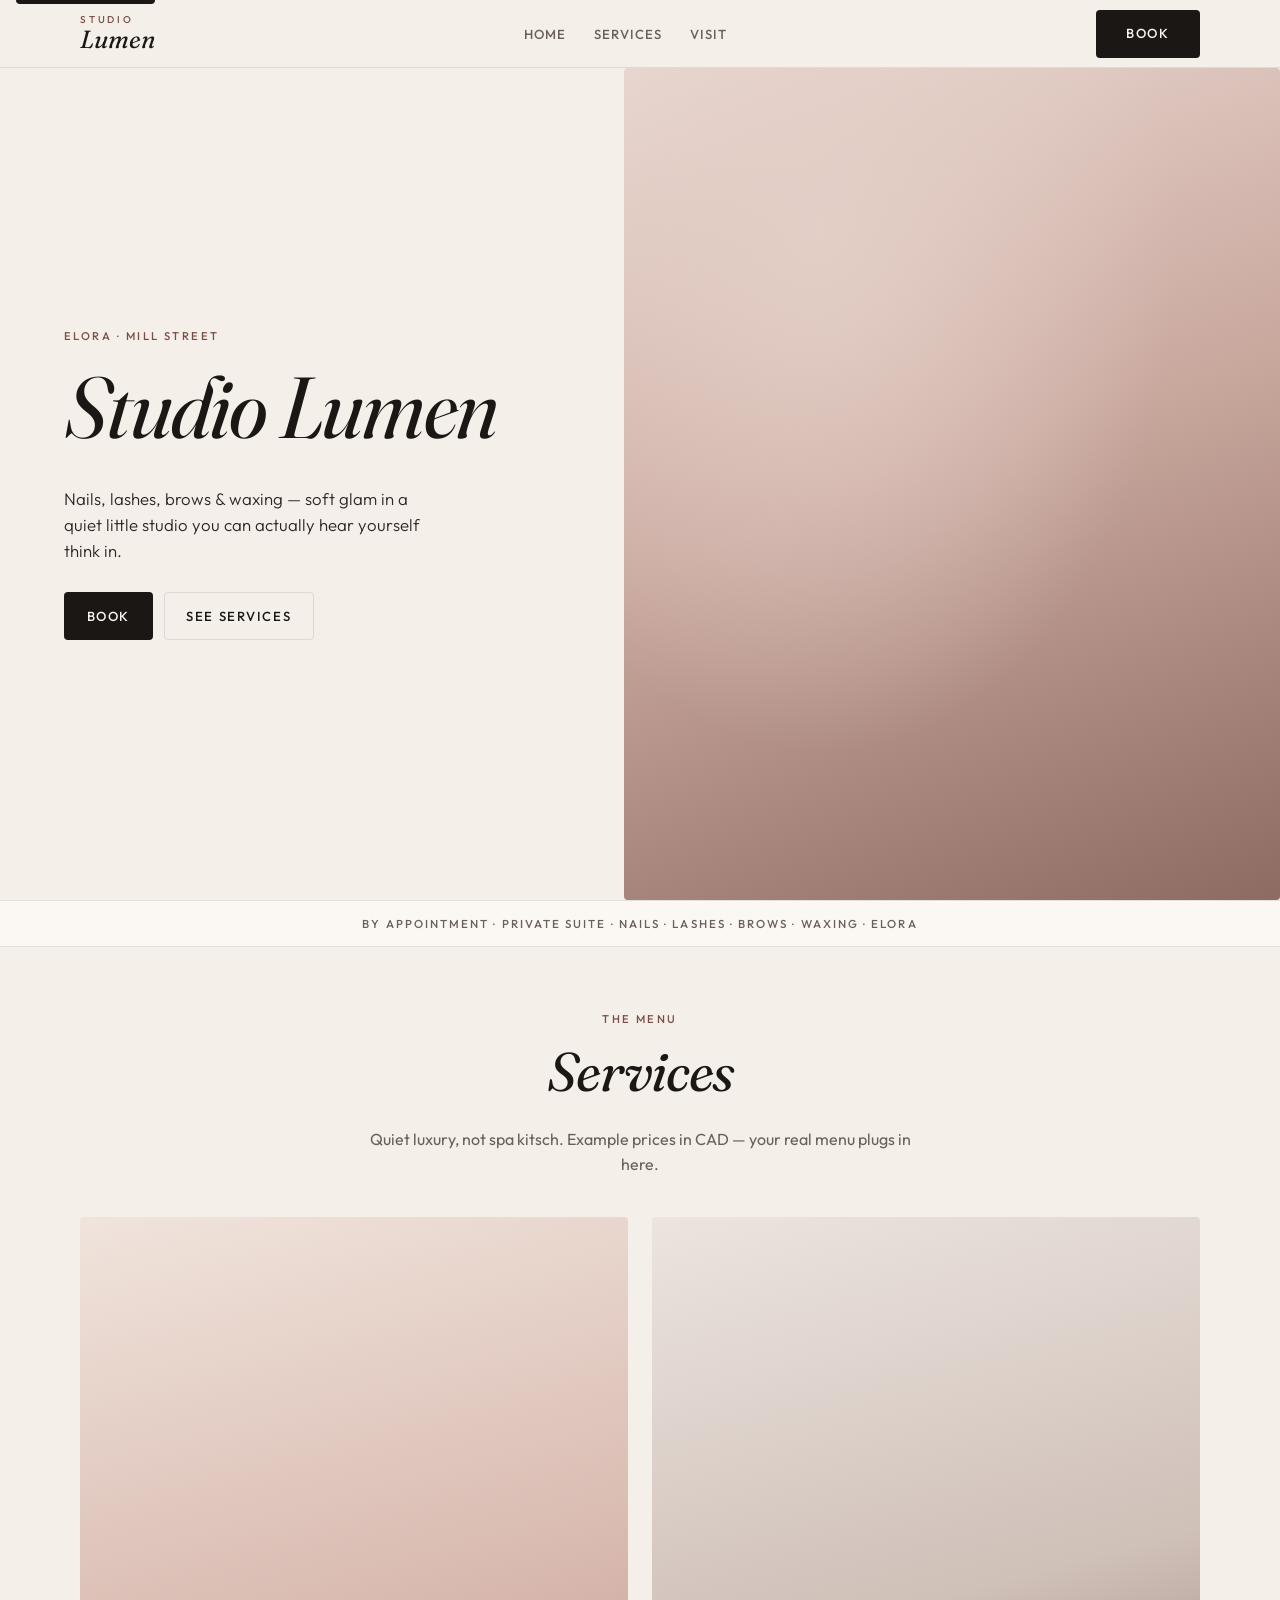
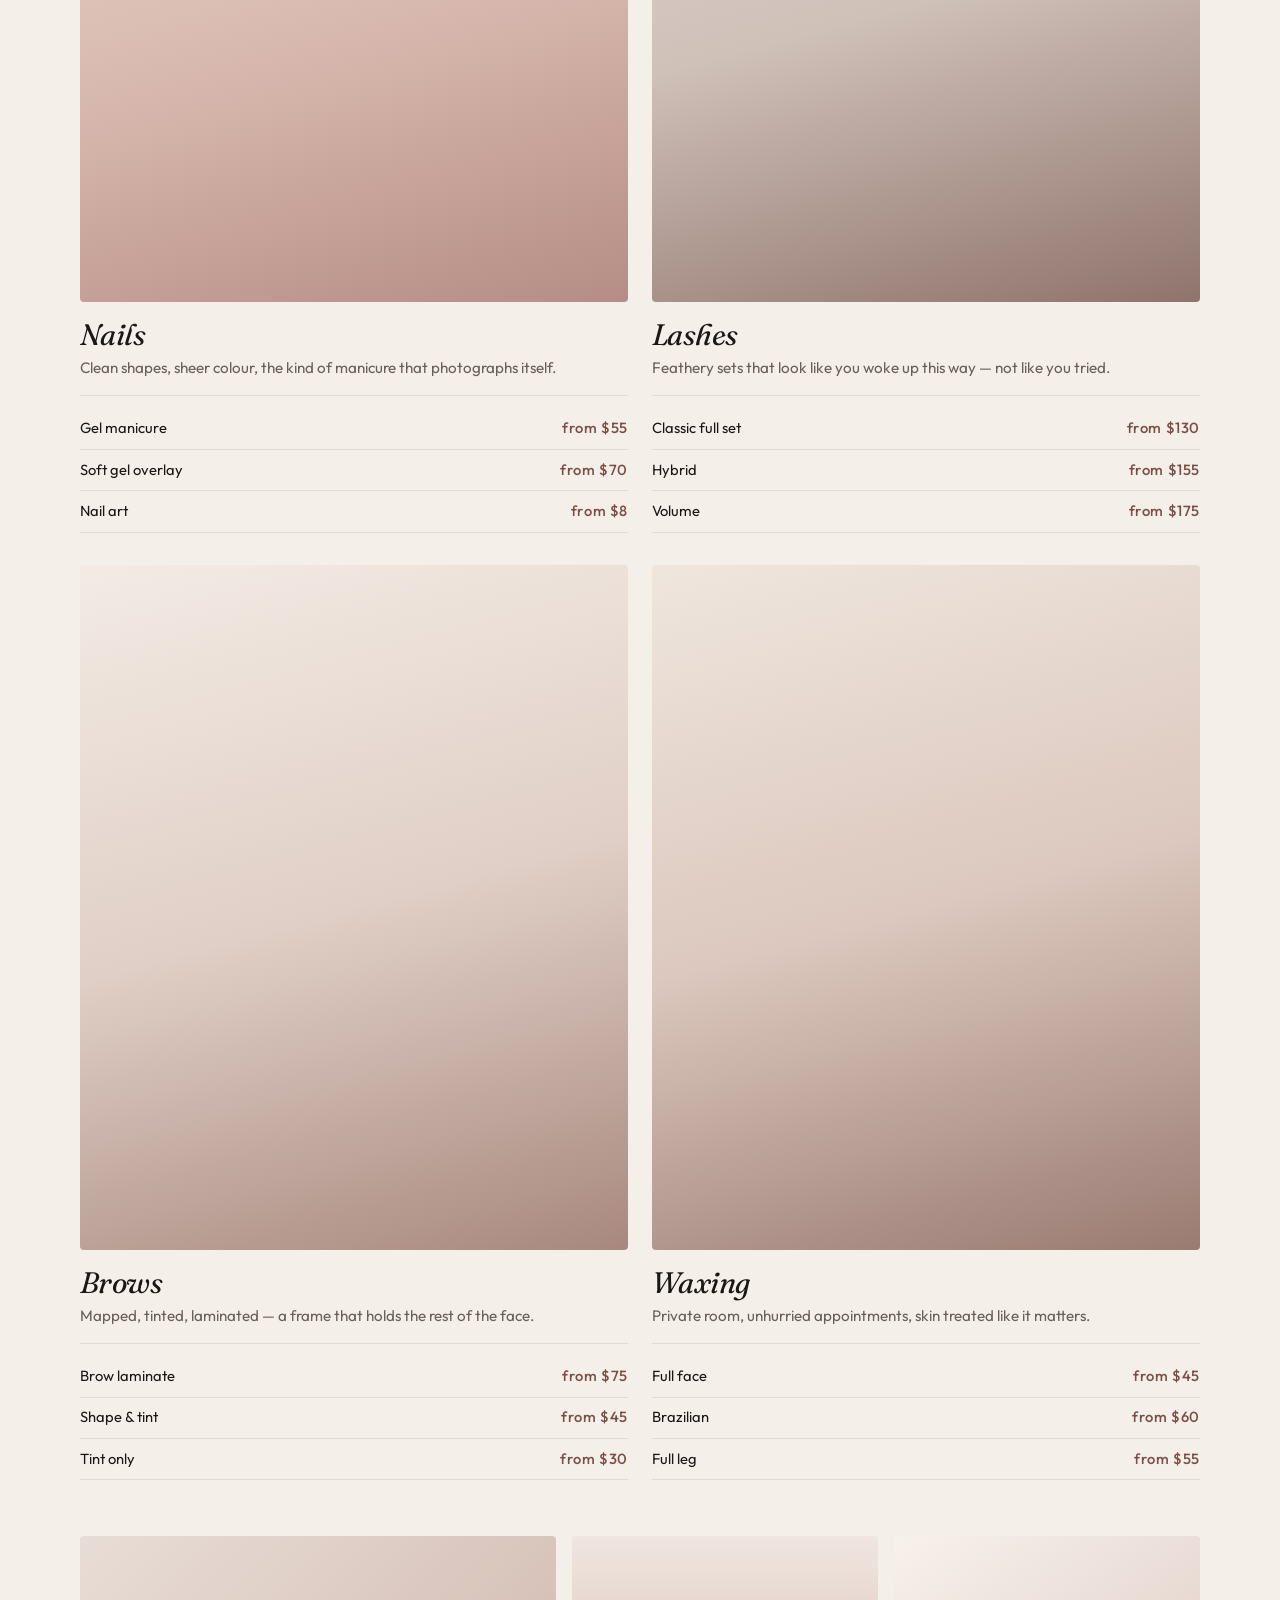
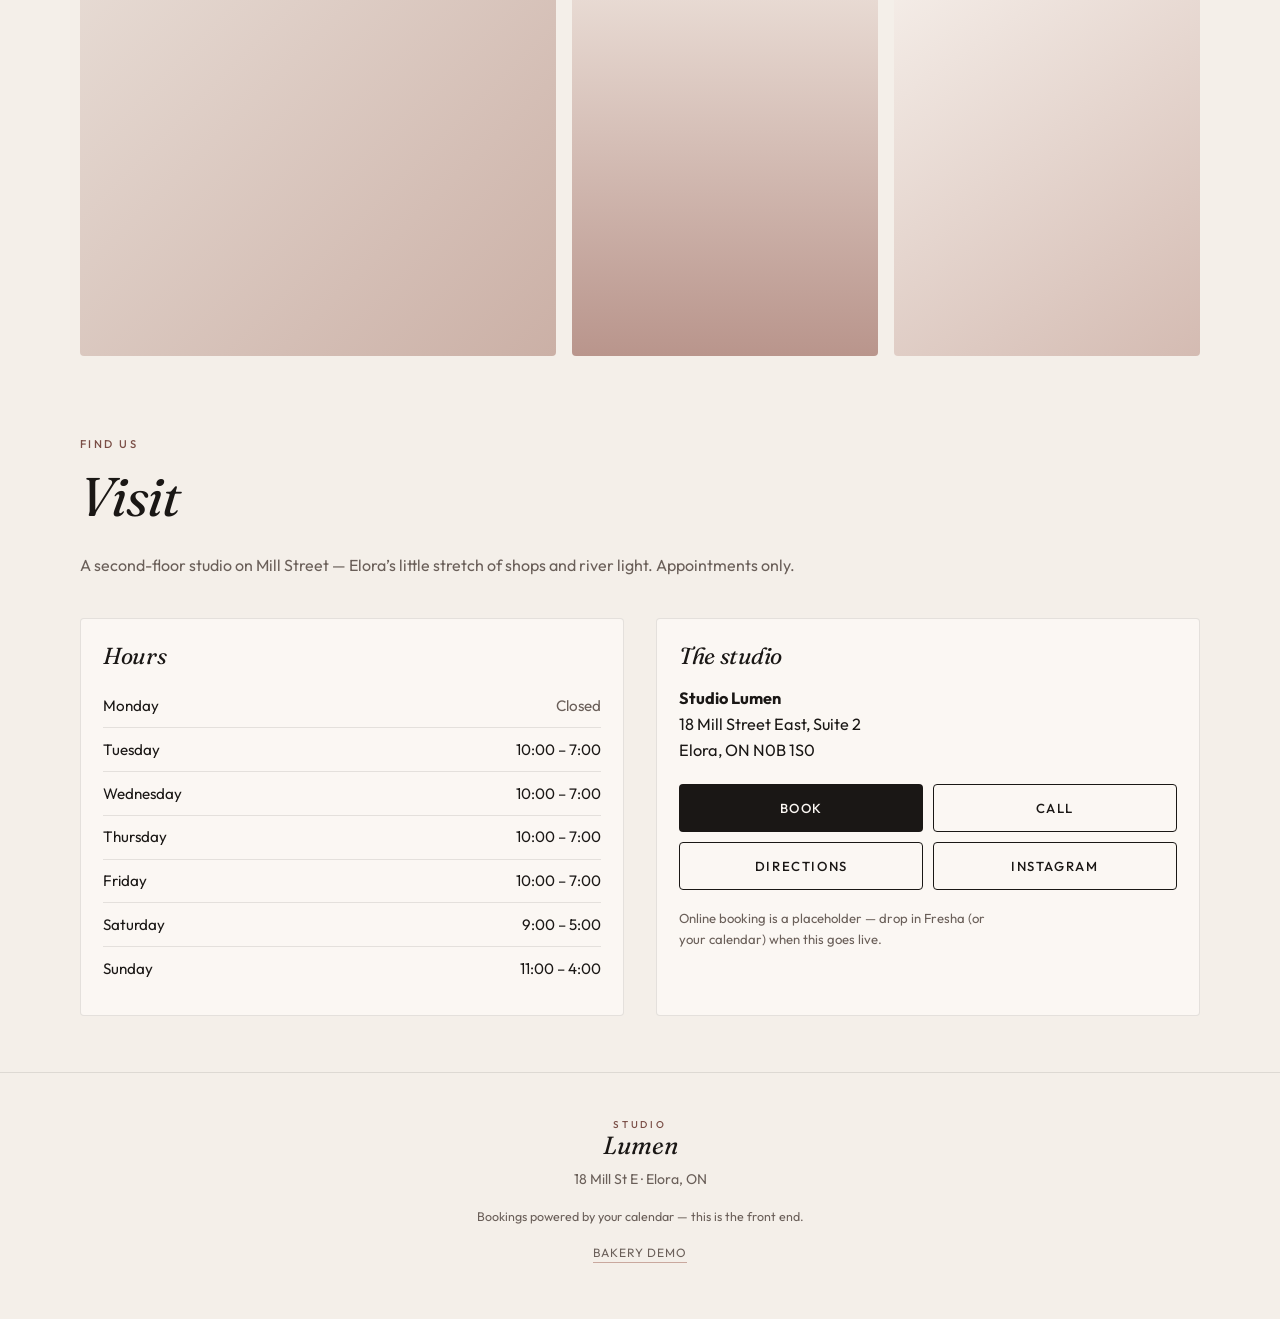
==== salon/index.html @ 6a90e0d1 "Add Studio Lumen salon brochure demo at /salon/ Keep the Hearth & Crumb bakery demo as the site home" ====
<!DOCTYPE html>
<html lang="en">
<head>
  <meta charset="utf-8">
  <meta name="viewport" content="width=device-width, initial-scale=1">
  <title>Studio Lumen — Nails, Lashes, Brows &amp; Waxing · Elora</title>
  <meta name="description" content="Studio Lumen is a private beauty studio on Mill Street in Elora. Nails, lashes, brows and waxing — book the appointment you actually look forward to.">
  <link rel="preconnect" href="https://fonts.googleapis.com">
  <link rel="preconnect" href="https://fonts.gstatic.com" crossorigin>
  <link href="https://fonts.googleapis.com/css2?family=Fraunces:ital,opsz,wght@0,9..144,500;0,9..144,600;1,9..144,400;1,9..144,500&family=Outfit:wght@300;400;500;600&display=swap" rel="stylesheet">
  <link rel="stylesheet" href="styles.css">
</head>
<body>
  <a class="skip" href="#main">Skip to content</a>

  <header class="nav">
    <div class="nav-inner">
      <a class="wordmark" href="#top">
        <span class="wordmark-kicker">Studio</span>
        Lumen
      </a>
      <nav aria-label="Primary">
        <ul class="nav-links">
          <li><a href="#top">Home</a></li>
          <li><a href="#services">Services</a></li>
          <li><a href="#visit">Visit</a></li>
        </ul>
      </nav>
      <a class="btn btn-solid nav-cta" href="#book">Book</a>
      <button class="nav-toggle" type="button" aria-expanded="false" aria-controls="nav-drawer" aria-label="Open menu">
        <span></span>
      </button>
    </div>
    <div class="nav-drawer" id="nav-drawer" hidden>
      <ul>
        <li><a href="#top">Home</a></li>
        <li><a href="#services">Services</a></li>
        <li><a href="#visit">Visit</a></li>
      </ul>
      <a class="btn btn-solid" href="#book">Book an appointment</a>
    </div>
  </header>

  <main id="main">
    <section class="hero" id="top" aria-label="Welcome">
      <div class="hero-copy">
        <p class="kicker">Elora · Mill Street</p>
        <h1>Studio Lumen</h1>
        <p class="lede">Nails, lashes, brows &amp; waxing — soft glam in a quiet little studio you can actually hear yourself think in.</p>
        <div class="btn-row">
          <a class="btn btn-solid" href="#book">Book</a>
          <a class="btn btn-ghost" href="#services">See services</a>
        </div>
      </div>
      <figure class="hero-frame frame frame--hero">
        <img
          src="https://images.unsplash.com/photo-1487412947147-5cebf100ffc2?w=1400&q=80"
          alt="Soft, editorial beauty portrait in warm studio light"
          width="1400"
          height="1750"
          fetchpriority="high">
      </figure>
    </section>

    <div class="ticker" aria-hidden="true">
      <p>By appointment · Private suite · Nails · Lashes · Brows · Waxing · Elora</p>
    </div>

    <section class="section" id="services" aria-labelledby="services-heading">
      <div class="wrap">
        <header class="section-head">
          <p class="kicker">The menu</p>
          <h2 id="services-heading">Services</h2>
          <p class="muted">Quiet luxury, not spa kitsch. Example prices in CAD — your real menu plugs in here.</p>
        </header>

        <div class="service-grid">
          <article class="service">
            <figure class="frame frame--nails">
              <img src="https://images.unsplash.com/photo-1604654894610-df63bc536371?w=900&q=80" alt="Soft nude gel manicure" width="900" height="1125" loading="lazy">
            </figure>
            <div class="service-body">
              <h3>Nails</h3>
              <p>Clean shapes, sheer colour, the kind of manicure that photographs itself.</p>
              <ul class="price-list">
                <li><span>Gel manicure</span><span>from $55</span></li>
                <li><span>Soft gel overlay</span><span>from $70</span></li>
                <li><span>Nail art</span><span>from $8</span></li>
              </ul>
            </div>
          </article>

          <article class="service">
            <figure class="frame frame--lashes">
              <img src="https://images.unsplash.com/photo-1581591524425-c7e0978865fc?w=900&q=80" alt="Classic lash extensions in a calm studio" width="900" height="1125" loading="lazy">
            </figure>
            <div class="service-body">
              <h3>Lashes</h3>
              <p>Feathery sets that look like you woke up this way — not like you tried.</p>
              <ul class="price-list">
                <li><span>Classic full set</span><span>from $130</span></li>
                <li><span>Hybrid</span><span>from $155</span></li>
                <li><span>Volume</span><span>from $175</span></li>
              </ul>
            </div>
          </article>

          <article class="service">
            <figure class="frame frame--brows">
              <img src="https://images.unsplash.com/photo-1522335789203-aabd1fc54bc9?w=900&q=80" alt="Brow and beauty tools on a marble tray" width="900" height="1125" loading="lazy">
            </figure>
            <div class="service-body">
              <h3>Brows</h3>
              <p>Mapped, tinted, laminated — a frame that holds the rest of the face.</p>
              <ul class="price-list">
                <li><span>Brow laminate</span><span>from $75</span></li>
                <li><span>Shape &amp; tint</span><span>from $45</span></li>
                <li><span>Tint only</span><span>from $30</span></li>
              </ul>
            </div>
          </article>

          <article class="service">
            <figure class="frame frame--wax">
              <img src="https://images.unsplash.com/photo-1570172619644-dfd03ed5d881?w=900&q=80" alt="Calm skincare moment in natural light" width="900" height="1125" loading="lazy">
            </figure>
            <div class="service-body">
              <h3>Waxing</h3>
              <p>Private room, unhurried appointments, skin treated like it matters.</p>
              <ul class="price-list">
                <li><span>Full face</span><span>from $45</span></li>
                <li><span>Brazilian</span><span>from $60</span></li>
                <li><span>Full leg</span><span>from $55</span></li>
              </ul>
            </div>
          </article>
        </div>
      </div>
    </section>

    <section class="mosaic wrap" aria-label="Studio atmosphere">
      <figure class="frame frame--wide">
        <img src="https://images.unsplash.com/photo-1560066984-138dadb4c035?w=1200&q=80" alt="Sunlit salon interior with styling chairs" width="1200" height="800" loading="lazy">
      </figure>
      <figure class="frame frame--tall">
        <img src="https://images.unsplash.com/photo-1522337360788-8b13dee7a37e?w=800&q=80" alt="Makeup brushes and warm studio details" width="800" height="1000" loading="lazy">
      </figure>
      <figure class="frame frame--soft">
        <img src="https://images.unsplash.com/photo-1519823551278-64ac92734fb1?w=800&q=80" alt="Spa-like still life with soft towels and light" width="800" height="800" loading="lazy">
      </figure>
    </section>

    <section class="section section--visit" id="visit" aria-labelledby="visit-heading">
      <div class="wrap visit-grid">
        <header class="section-head section-head--left">
          <p class="kicker">Find us</p>
          <h2 id="visit-heading">Visit</h2>
          <p class="muted">A second-floor studio on Mill Street — Elora’s little stretch of shops and river light. Appointments only.</p>
        </header>

        <section class="panel" aria-labelledby="hours-heading">
          <h3 id="hours-heading">Hours</h3>
          <ul class="hours">
            <li><span>Monday</span><span class="closed">Closed</span></li>
            <li><span>Tuesday</span><span>10:00 – 7:00</span></li>
            <li><span>Wednesday</span><span>10:00 – 7:00</span></li>
            <li><span>Thursday</span><span>10:00 – 7:00</span></li>
            <li><span>Friday</span><span>10:00 – 7:00</span></li>
            <li><span>Saturday</span><span>9:00 – 5:00</span></li>
            <li><span>Sunday</span><span>11:00 – 4:00</span></li>
          </ul>
        </section>

        <section class="panel" id="book" aria-labelledby="contact-heading">
          <h3 id="contact-heading">The studio</h3>
          <p class="address">
            <strong>Studio Lumen</strong><br>
            18 Mill Street East, Suite 2<br>
            Elora, ON N0B 1S0
          </p>
          <div class="cta-stack">
            <a class="btn btn-solid" href="https://www.fresha.com/" target="_blank" rel="noopener noreferrer">Book</a>
            <a class="btn btn-outline" href="tel:+15195550188">Call</a>
            <a class="btn btn-outline" href="https://maps.google.com/?q=18+Mill+Street+East+Elora+ON" target="_blank" rel="noopener">Directions</a>
            <a class="btn btn-outline" href="https://www.instagram.com/" target="_blank" rel="noopener">Instagram</a>
          </div>
          <p class="book-note">Online booking is a placeholder — drop in Fresha (or your calendar) when this goes live.</p>
        </section>
      </div>
    </section>
  </main>

  <footer class="footer">
    <div class="wrap">
      <a class="wordmark" href="#top">
        <span class="wordmark-kicker">Studio</span>
        Lumen
      </a>
      <p>18 Mill St E · Elora, ON</p>
      <p class="footer-note">Bookings powered by your calendar — this is the front end.</p>
      <p class="demo-switch"><a href="../index.html">Bakery demo</a></p>
    </div>
  </footer>

  <div class="mobile-bar" role="navigation" aria-label="Quick actions">
    <a class="btn btn-solid" href="#book">Book</a>
    <a class="btn btn-outline" href="tel:+15195550188">Call</a>
  </div>

  <script src="script.js"></script>
</body>
</html>
---- salon/styles.css ----
/* Studio Lumen — soft-luxury salon demo (distinct from Hearth & Crumb) */
:root {
  --ink: #1A1715;
  --charcoal: #2B2623;
  --cream: #F4EFE9;
  --paper: #FBF7F3;
  --blush: #E4D0C8;
  --blush-mid: #C9A89E;
  --blush-deep: #7A4E46;
  --muted: #6A5F59;
  --line: rgba(26, 23, 21, 0.1);
  --white: #fff;
  --nav-h: 68px;
  --max: 1120px;
  --font-display: "Fraunces", "Times New Roman", serif;
  --font-body: "Outfit", system-ui, sans-serif;
  --radius: 4px;
  --ease: 0.18s ease;
}

*, *::before, *::after { box-sizing: border-box; }
html { scroll-behavior: smooth; }
body {
  margin: 0;
  font-family: var(--font-body);
  color: var(--ink);
  background: var(--cream);
  line-height: 1.55;
  font-size: 16px;
  font-weight: 400;
  -webkit-font-smoothing: antialiased;
  padding-bottom: 5.75rem;
}
@media (min-width: 768px) {
  body { padding-bottom: 0; }
}

img { max-width: 100%; height: auto; display: block; }
a { color: inherit; text-decoration: none; }
h1, h2, h3 {
  font-family: var(--font-display);
  font-weight: 500;
  line-height: 1.12;
  letter-spacing: -0.02em;
  margin: 0 0 0.45em;
}
p { margin: 0 0 1em; }
.muted { color: var(--muted); }
.wrap { width: min(100% - 2rem, var(--max)); margin-inline: auto; }

.skip {
  position: absolute; left: 1rem; top: -40px; z-index: 200;
  background: var(--ink); color: var(--paper);
  padding: 0.6rem 1rem; border-radius: var(--radius);
}
.skip:focus { top: 0.75rem; }

:focus-visible {
  outline: 2px solid var(--ink);
  outline-offset: 3px;
}

/* Nav */
.nav {
  position: sticky; top: 0; z-index: 100;
  height: var(--nav-h);
  display: flex; align-items: center;
  background: rgba(244, 239, 233, 0.88);
  backdrop-filter: blur(16px); -webkit-backdrop-filter: blur(16px);
  border-bottom: 1px solid var(--line);
}
.nav-inner {
  width: min(100% - 1.5rem, var(--max)); margin-inline: auto;
  display: flex; align-items: center; justify-content: space-between; gap: 1rem;
}
.wordmark {
  font-family: var(--font-display);
  font-style: italic;
  font-weight: 400;
  font-size: 1.55rem;
  line-height: 1;
  display: flex; flex-direction: column; gap: 0.15rem;
}
.wordmark-kicker {
  font-family: var(--font-body);
  font-style: normal;
  font-size: 0.62rem;
  font-weight: 500;
  letter-spacing: 0.28em;
  text-transform: uppercase;
  color: var(--blush-deep);
}
.nav-links {
  display: none; list-style: none; margin: 0; padding: 0;
  gap: 1.75rem; align-items: center;
}
.nav-links a {
  font-size: 0.82rem; font-weight: 500;
  letter-spacing: 0.08em; text-transform: uppercase;
  color: var(--muted);
}
.nav-links a:hover { color: var(--ink); }
.nav-cta { display: none; min-width: 6.5rem; }
.nav-toggle {
  width: 44px; height: 44px; border: 1px solid var(--line);
  background: var(--paper); border-radius: var(--radius);
  display: grid; place-items: center; cursor: pointer; padding: 0;
}
.nav-toggle span,
.nav-toggle span::before,
.nav-toggle span::after {
  display: block; width: 16px; height: 1.5px; background: var(--ink); position: relative;
}
.nav-toggle span::before,
.nav-toggle span::after { content: ""; position: absolute; left: 0; }
.nav-toggle span::before { top: -6px; }
.nav-toggle span::after { top: 6px; }
.nav-drawer {
  display: none; position: absolute; top: var(--nav-h); left: 0; right: 0;
  background: rgba(251, 247, 243, 0.98);
  border-bottom: 1px solid var(--line);
  padding: 1.25rem 1.5rem 1.75rem;
}
.nav-drawer.is-open { display: block; }
.nav-drawer ul { list-style: none; margin: 0 0 1.25rem; padding: 0; }
.nav-drawer li { margin-bottom: 0.85rem; }
.nav-drawer a { font-size: 1.05rem; font-weight: 500; }
.nav-drawer .btn { width: 100%; }
@media (min-width: 768px) {
  .nav-links, .nav-cta { display: flex; }
  .nav-toggle, .nav-drawer { display: none !important; }
}

/* Buttons — squared, charcoal. Not bakery pills. */
.btn {
  display: inline-flex; align-items: center; justify-content: center;
  min-height: 48px; padding: 0.8rem 1.35rem;
  font-family: var(--font-body); font-size: 0.82rem; font-weight: 500;
  letter-spacing: 0.12em; text-transform: uppercase;
  border: 1px solid transparent; border-radius: var(--radius);
  cursor: pointer; text-align: center;
  transition: background var(--ease), color var(--ease), border-color var(--ease);
}
.btn:active { transform: translateY(1px); }
.btn-solid { background: var(--ink); color: var(--paper); }
.btn-solid:hover { background: var(--charcoal); }
.btn-outline {
  background: transparent; color: var(--ink); border-color: var(--ink);
}
.btn-outline:hover { background: var(--ink); color: var(--paper); }
.btn-ghost {
  background: transparent; color: var(--ink); border-color: var(--line);
}
.btn-ghost:hover { border-color: var(--ink); }
.btn-row { display: flex; flex-wrap: wrap; gap: 0.7rem; }

/* Photography frames — gradient lives under the image so a failed load still looks designed */
.frame {
  margin: 0;
  position: relative;
  overflow: hidden;
  border-radius: var(--radius);
}
.frame img {
  width: 100%; height: 100%;
  object-fit: cover; position: relative; z-index: 1;
}
.frame--hero {
  position: relative;
  min-height: 62vh;
  background:
    radial-gradient(ellipse at 30% 20%, rgba(228, 208, 200, 0.9), transparent 55%),
    linear-gradient(160deg, #ead9d2 0%, #c9a89e 48%, #8d6a62 100%);
}
.frame--hero img {
  position: absolute;
  inset: 0;
  width: 100%;
  height: 100%;
  object-fit: cover;
}
.frame--nails {
  background: linear-gradient(165deg, #f0e4dc, #d7b7ad 60%, #b58d84);
}
.frame--lashes {
  background: linear-gradient(165deg, #ece4df, #cfc0b8 55%, #8f746c);
}
.frame--brows {
  background: linear-gradient(165deg, #f3ebe4, #e0cfc6, #a8887e);
}
.frame--wax {
  background: linear-gradient(165deg, #efe6de, #dcc8be, #9a7b72);
}
.frame--wide { background: linear-gradient(135deg, #e8ddd6, #cbb0a6); }
.frame--tall { background: linear-gradient(180deg, #f0e6df, #b9958c); }
.frame--soft { background: linear-gradient(145deg, #f7f1ec, #d4bbb2); }
.frame.is-fallback img { display: none; }

/* Hero */
.hero {
  display: grid;
  min-height: calc(100svh - var(--nav-h));
}
.hero-copy {
  padding: 2.25rem 1.25rem 2.5rem;
  display: flex; flex-direction: column; justify-content: center;
  max-width: 36rem;
}
.hero-copy h1 {
  font-size: clamp(3rem, 14vw, 5.4rem);
  font-style: italic;
  font-weight: 400;
  margin-bottom: 0.35em;
}
.lede {
  font-size: 1.05rem;
  font-weight: 300;
  color: var(--charcoal);
  max-width: 34ch;
  margin-bottom: 1.75rem;
}
.kicker {
  font-size: 0.7rem;
  letter-spacing: 0.22em;
  text-transform: uppercase;
  font-weight: 500;
  color: var(--blush-deep);
  margin-bottom: 0.85rem;
}
@media (min-width: 768px) {
  .hero {
    grid-template-columns: minmax(0, 1fr) minmax(0, 1.05fr);
    min-height: calc(100vh - var(--nav-h));
  }
  .hero-copy {
    padding: 4rem clamp(1.5rem, 5vw, 4.5rem);
    max-width: none;
  }
  .hero-frame { min-height: 100%; height: 100%; }
}

.ticker {
  border-block: 1px solid var(--line);
  padding: 0.85rem 1rem;
  text-align: center;
  background: var(--paper);
}
.ticker p {
  margin: 0;
  font-size: 0.72rem;
  letter-spacing: 0.18em;
  text-transform: uppercase;
  color: var(--muted);
  font-weight: 500;
}

/* Sections */
.section { padding: 4rem 0 3.5rem; }
.section-head { text-align: center; max-width: 34rem; margin: 0 auto 2.5rem; }
.section-head h2 { font-size: clamp(2.2rem, 6vw, 3.4rem); font-style: italic; font-weight: 400; }
.section-head--left { text-align: left; margin: 0; max-width: none; grid-column: 1 / -1; }

.service-grid {
  display: grid; gap: 1.75rem;
}
@media (min-width: 700px) {
  .service-grid { grid-template-columns: 1fr 1fr; gap: 2rem 1.5rem; }
}
.service { display: flex; flex-direction: column; gap: 1rem; }
.service .frame { aspect-ratio: 4 / 5; }
.service-body h3 {
  font-size: 1.85rem; font-style: italic; font-weight: 400; margin-bottom: 0.3rem;
}
.service-body > p {
  color: var(--muted); font-size: 0.95rem; margin-bottom: 1rem;
}
.price-list {
  list-style: none; margin: 0; padding: 0.75rem 0 0;
  border-top: 1px solid var(--line);
}
.price-list li {
  display: flex; justify-content: space-between; gap: 1rem;
  padding: 0.55rem 0;
  font-size: 0.92rem;
  border-bottom: 1px solid var(--line);
}
.price-list li span:last-child {
  color: var(--blush-deep);
  font-weight: 500;
  letter-spacing: 0.04em;
  white-space: nowrap;
}

/* Mosaic */
.mosaic {
  display: grid; gap: 0.75rem;
  padding-bottom: 1rem;
}
.mosaic .frame { min-height: 220px; }
.mosaic .frame img { position: absolute; inset: 0; height: 100%; }
.frame--wide { aspect-ratio: 4 / 3; }
.frame--tall { aspect-ratio: 3 / 4; }
.frame--soft { aspect-ratio: 1; }
@media (min-width: 768px) {
  .mosaic {
    grid-template-columns: 1.4fr 0.9fr 0.9fr;
    grid-template-rows: 420px;
    gap: 1rem;
    padding-bottom: 2rem;
  }
  .mosaic .frame { min-height: 0; height: 100%; aspect-ratio: auto; }
}

/* Visit */
.section--visit { padding-top: 3rem; }
.visit-grid { display: grid; gap: 1.25rem; }
.panel {
  background: var(--paper);
  border: 1px solid var(--line);
  border-radius: var(--radius);
  padding: 1.5rem 1.4rem 1.6rem;
}
.panel h3 {
  font-size: 1.45rem; font-style: italic; font-weight: 400; margin-bottom: 1rem;
}
.hours { list-style: none; margin: 0; padding: 0; }
.hours li {
  display: flex; justify-content: space-between; gap: 1rem;
  padding: 0.6rem 0;
  border-bottom: 1px solid var(--line);
  font-size: 0.95rem;
}
.hours li:last-child { border-bottom: 0; }
.hours .closed { color: var(--muted); }
.address { font-size: 1.02rem; margin-bottom: 1.35rem; line-height: 1.6; }
.cta-stack {
  display: grid;
  grid-template-columns: 1fr 1fr;
  gap: 0.6rem;
}
.cta-stack .btn { width: 100%; }
.book-note {
  margin: 1.15rem 0 0;
  font-size: 0.82rem;
  color: var(--muted);
  max-width: 36ch;
}
@media (min-width: 768px) {
  .visit-grid {
    grid-template-columns: 1fr 1fr;
    gap: 1.5rem 2rem;
  }
}

/* Footer + mobile bar */
.footer {
  padding: 2.5rem 0 2.75rem;
  text-align: center;
  border-top: 1px solid var(--line);
  color: var(--muted);
  font-size: 0.88rem;
}
.footer .wordmark {
  display: inline-flex; align-items: center;
  margin-bottom: 0.75rem; color: var(--ink);
}
.footer-note { margin: 1rem auto 0; max-width: 28rem; font-size: 0.78rem; }
.demo-switch { margin-top: 1.1rem; font-size: 0.75rem; letter-spacing: 0.08em; text-transform: uppercase; }
.demo-switch a { border-bottom: 1px solid var(--blush-mid); padding-bottom: 0.1rem; }

.mobile-bar {
  position: fixed; bottom: 0; left: 0; right: 0; z-index: 90;
  display: grid; grid-template-columns: 1fr 1fr; gap: 0.5rem;
  padding: 0.7rem 0.85rem calc(0.7rem + env(safe-area-inset-bottom));
  background: rgba(251, 247, 243, 0.94);
  backdrop-filter: blur(12px);
  border-top: 1px solid var(--line);
}
.mobile-bar .btn { width: 100%; }
@media (min-width: 768px) {
  .mobile-bar { display: none; }
}

@media (prefers-reduced-motion: reduce) {
  html { scroll-behavior: auto; }
  .btn { transition: none; }
  .btn:active { transform: none; }
}
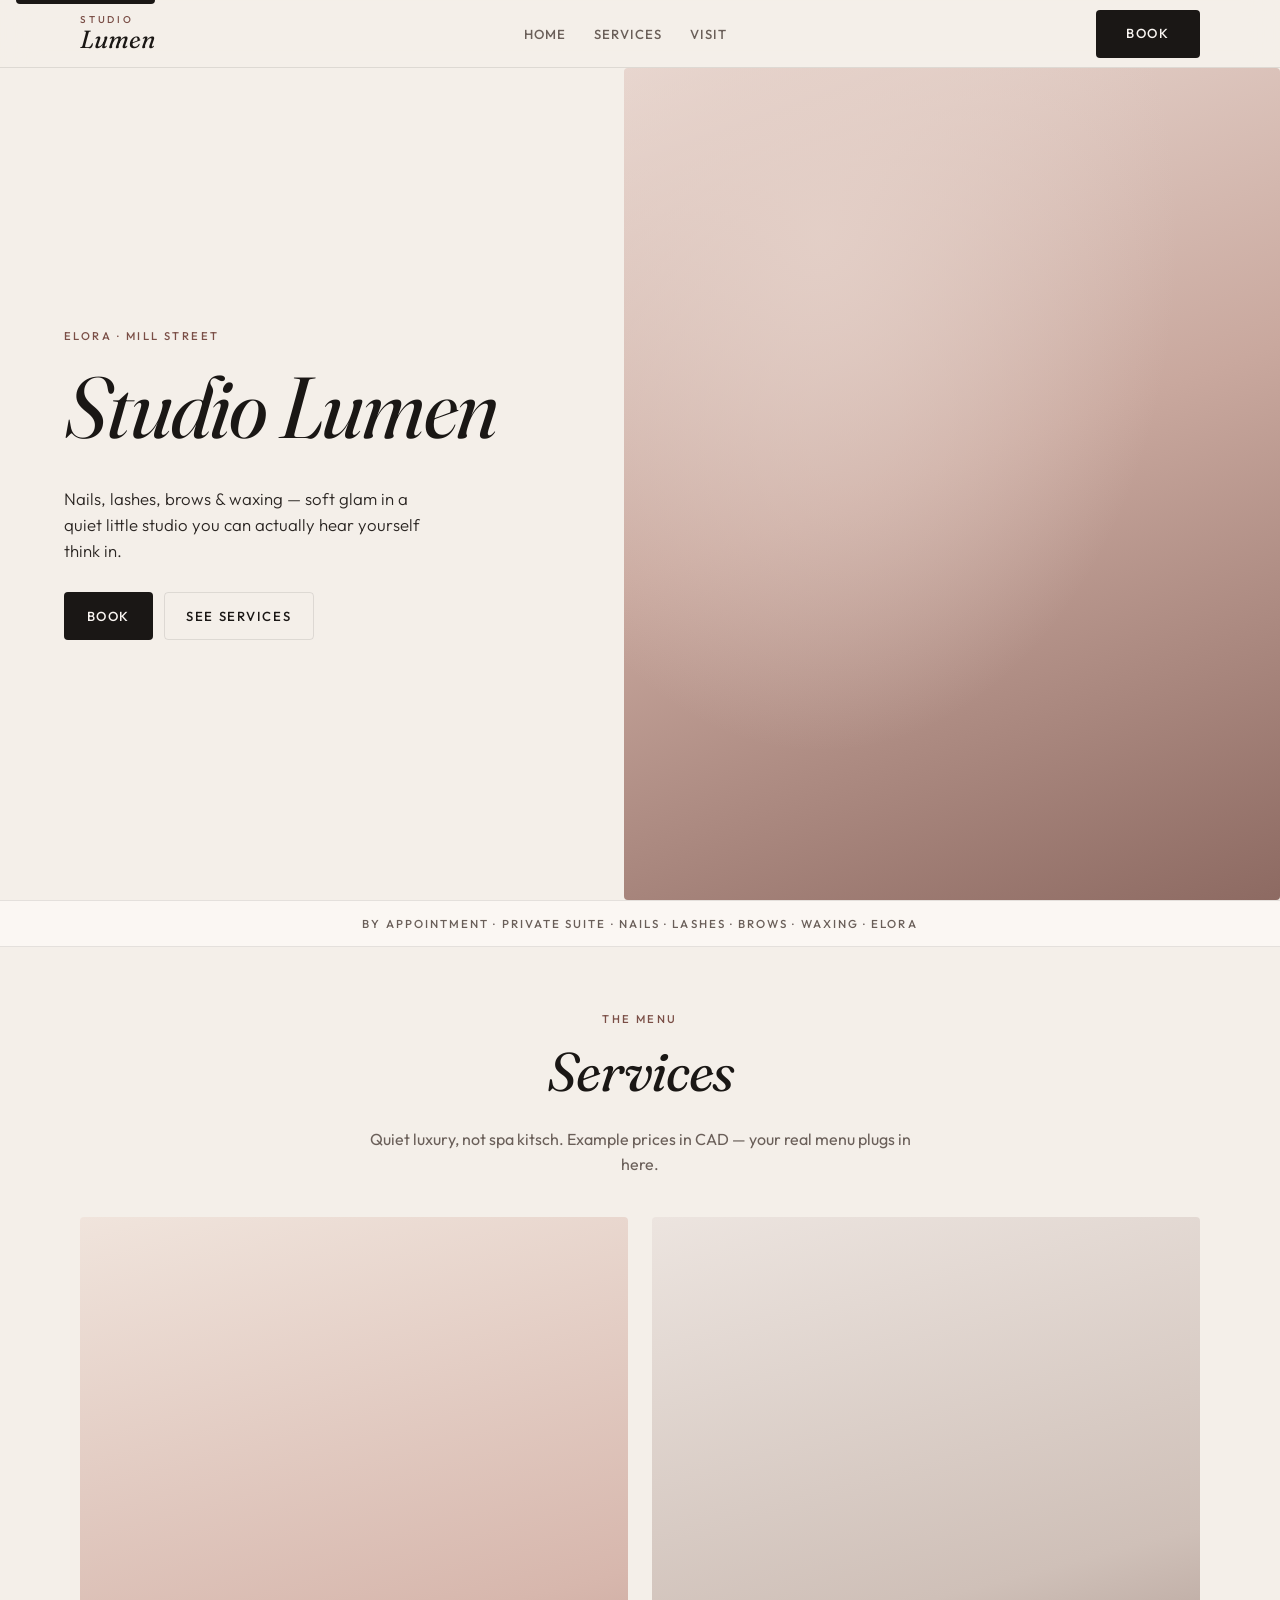
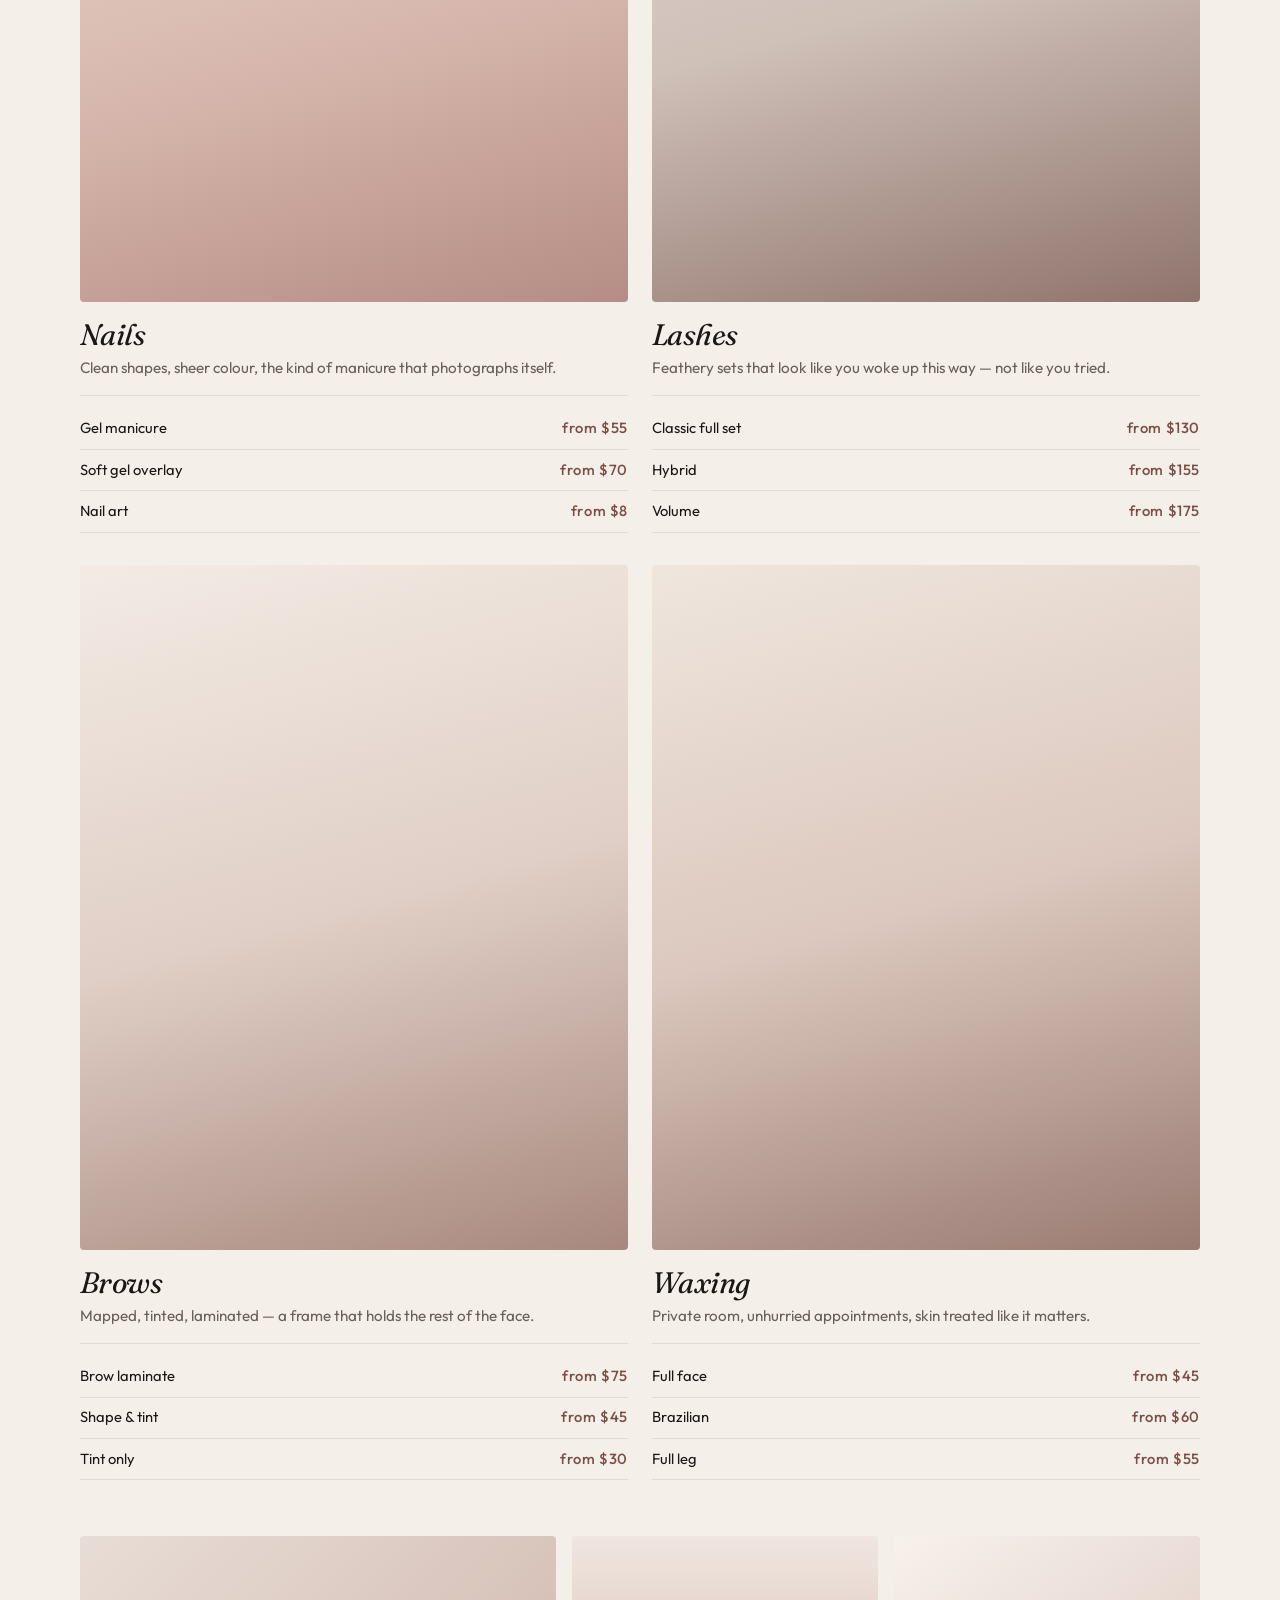
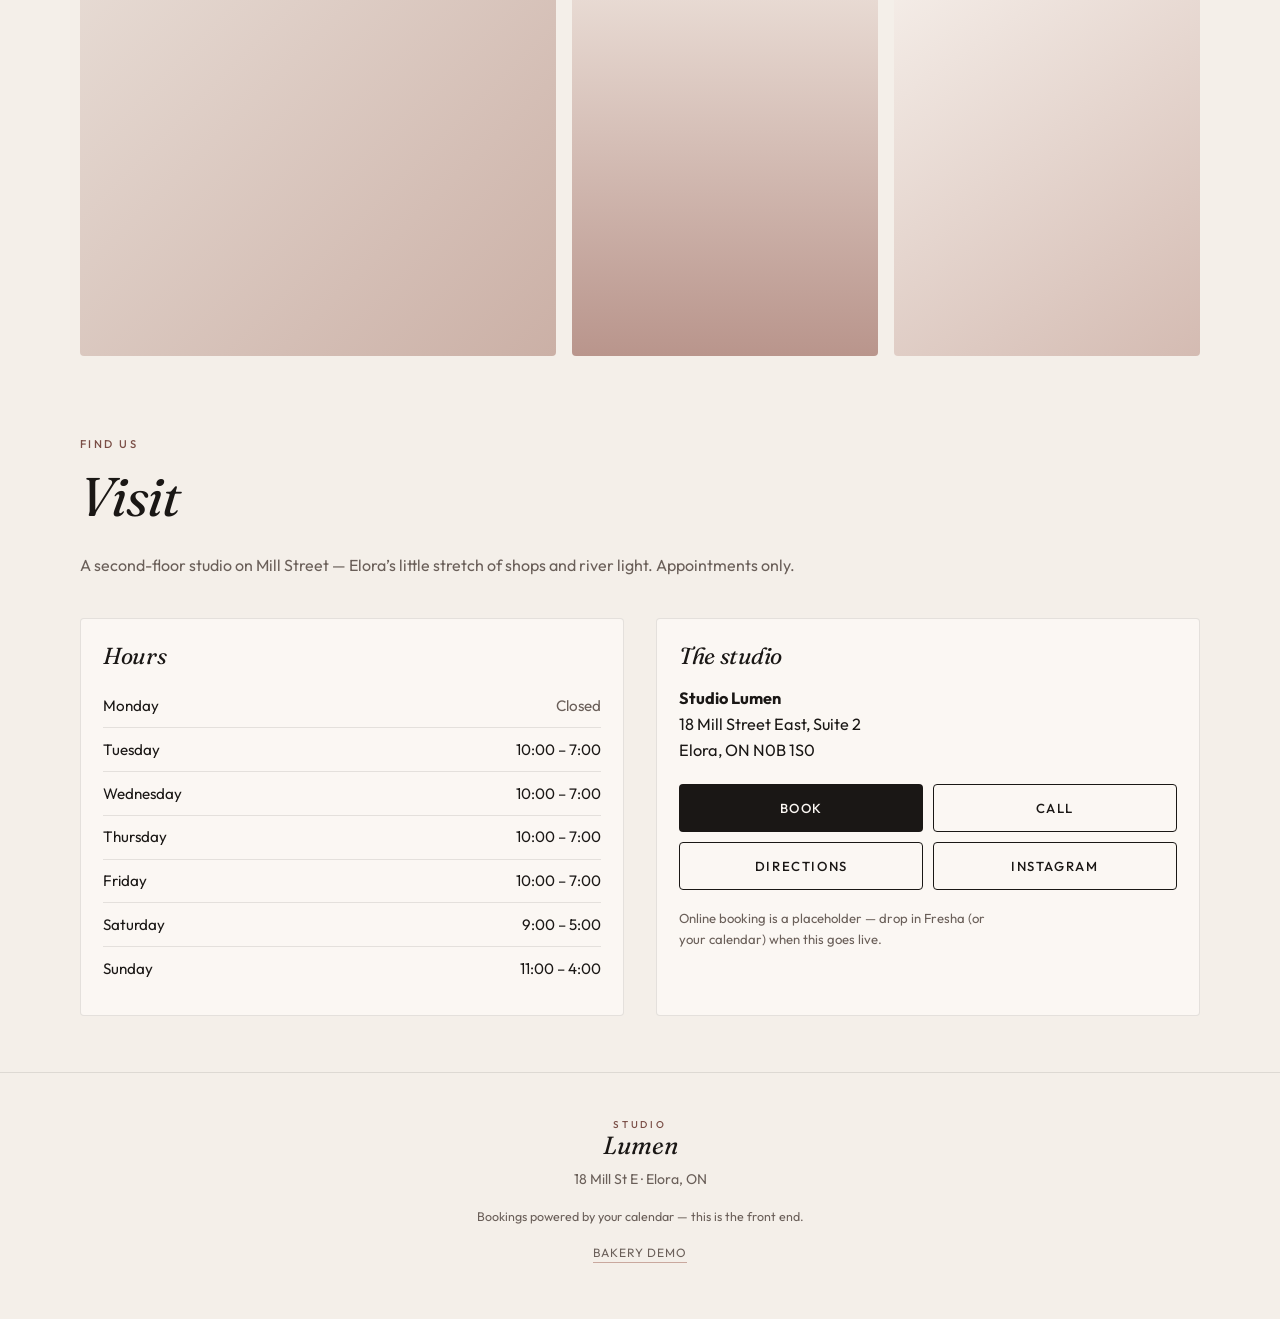
==== commit 8461a051: "Swap salon photos for editorial beauty stills Replace the camera, mud-mask, and dated makeup hero wi" ====
--- a/salon/index.html
+++ b/salon/index.html
@@ -54,8 +54,8 @@
       </div>
       <figure class="hero-frame frame frame--hero">
         <img
-          src="https://images.unsplash.com/photo-1487412947147-5cebf100ffc2?w=1400&q=80"
-          alt="Soft, editorial beauty portrait in warm studio light"
+          src="https://images.unsplash.com/photo-1524504388940-b1c1722653e1?w=1400&q=80"
+          alt="Editorial portrait of a young woman in soft studio light"
           width="1400"
           height="1750"
           fetchpriority="high">
@@ -92,7 +92,7 @@
 
           <article class="service">
             <figure class="frame frame--lashes">
-              <img src="https://images.unsplash.com/photo-1581591524425-c7e0978865fc?w=900&q=80" alt="Classic lash extensions in a calm studio" width="900" height="1125" loading="lazy">
+              <img src="https://images.unsplash.com/photo-1487412947147-5cebf100ffc2?w=900&q=80" alt="Close-up of softly glamorous lashes and makeup" width="900" height="1125" loading="lazy">
             </figure>
             <div class="service-body">
               <h3>Lashes</h3>
@@ -107,7 +107,7 @@
 
           <article class="service">
             <figure class="frame frame--brows">
-              <img src="https://images.unsplash.com/photo-1522335789203-aabd1fc54bc9?w=900&q=80" alt="Brow and beauty tools on a marble tray" width="900" height="1125" loading="lazy">
+              <img src="https://images.unsplash.com/photo-1544005313-94ddf0286df2?w=900&q=80" alt="Natural, well-shaped brows in warm light" width="900" height="1125" loading="lazy">
             </figure>
             <div class="service-body">
               <h3>Brows</h3>
@@ -122,7 +122,7 @@
 
           <article class="service">
             <figure class="frame frame--wax">
-              <img src="https://images.unsplash.com/photo-1570172619644-dfd03ed5d881?w=900&q=80" alt="Calm skincare moment in natural light" width="900" height="1125" loading="lazy">
+              <img src="https://images.unsplash.com/photo-1540555700478-4be289fbecef?w=900&q=80" alt="Quiet treatment room with towel, cream, and blush tulips" width="900" height="1125" loading="lazy">
             </figure>
             <div class="service-body">
               <h3>Waxing</h3>
@@ -146,7 +146,7 @@
         <img src="https://images.unsplash.com/photo-1522337360788-8b13dee7a37e?w=800&q=80" alt="Makeup brushes and warm studio details" width="800" height="1000" loading="lazy">
       </figure>
       <figure class="frame frame--soft">
-        <img src="https://images.unsplash.com/photo-1519823551278-64ac92734fb1?w=800&q=80" alt="Spa-like still life with soft towels and light" width="800" height="800" loading="lazy">
+        <img src="https://images.unsplash.com/photo-1620916566398-39f1143ab7be?w=800&q=80" alt="Quiet luxury still life — cream lotion on linen" width="800" height="800" loading="lazy">
       </figure>
     </section>
 
--- a/salon/styles.css
+++ b/salon/styles.css
@@ -65,7 +65,7 @@
   position: sticky; top: 0; z-index: 100;
   height: var(--nav-h);
   display: flex; align-items: center;
-  background: rgba(244, 239, 233, 0.88);
+  background: rgba(244, 239, 233, 0.96);
   backdrop-filter: blur(16px); -webkit-backdrop-filter: blur(16px);
   border-bottom: 1px solid var(--line);
 }
@@ -178,6 +178,7 @@
   width: 100%;
   height: 100%;
   object-fit: cover;
+  object-position: 50% 18%;
 }
 .frame--nails {
   background: linear-gradient(165deg, #f0e4dc, #d7b7ad 60%, #b58d84);
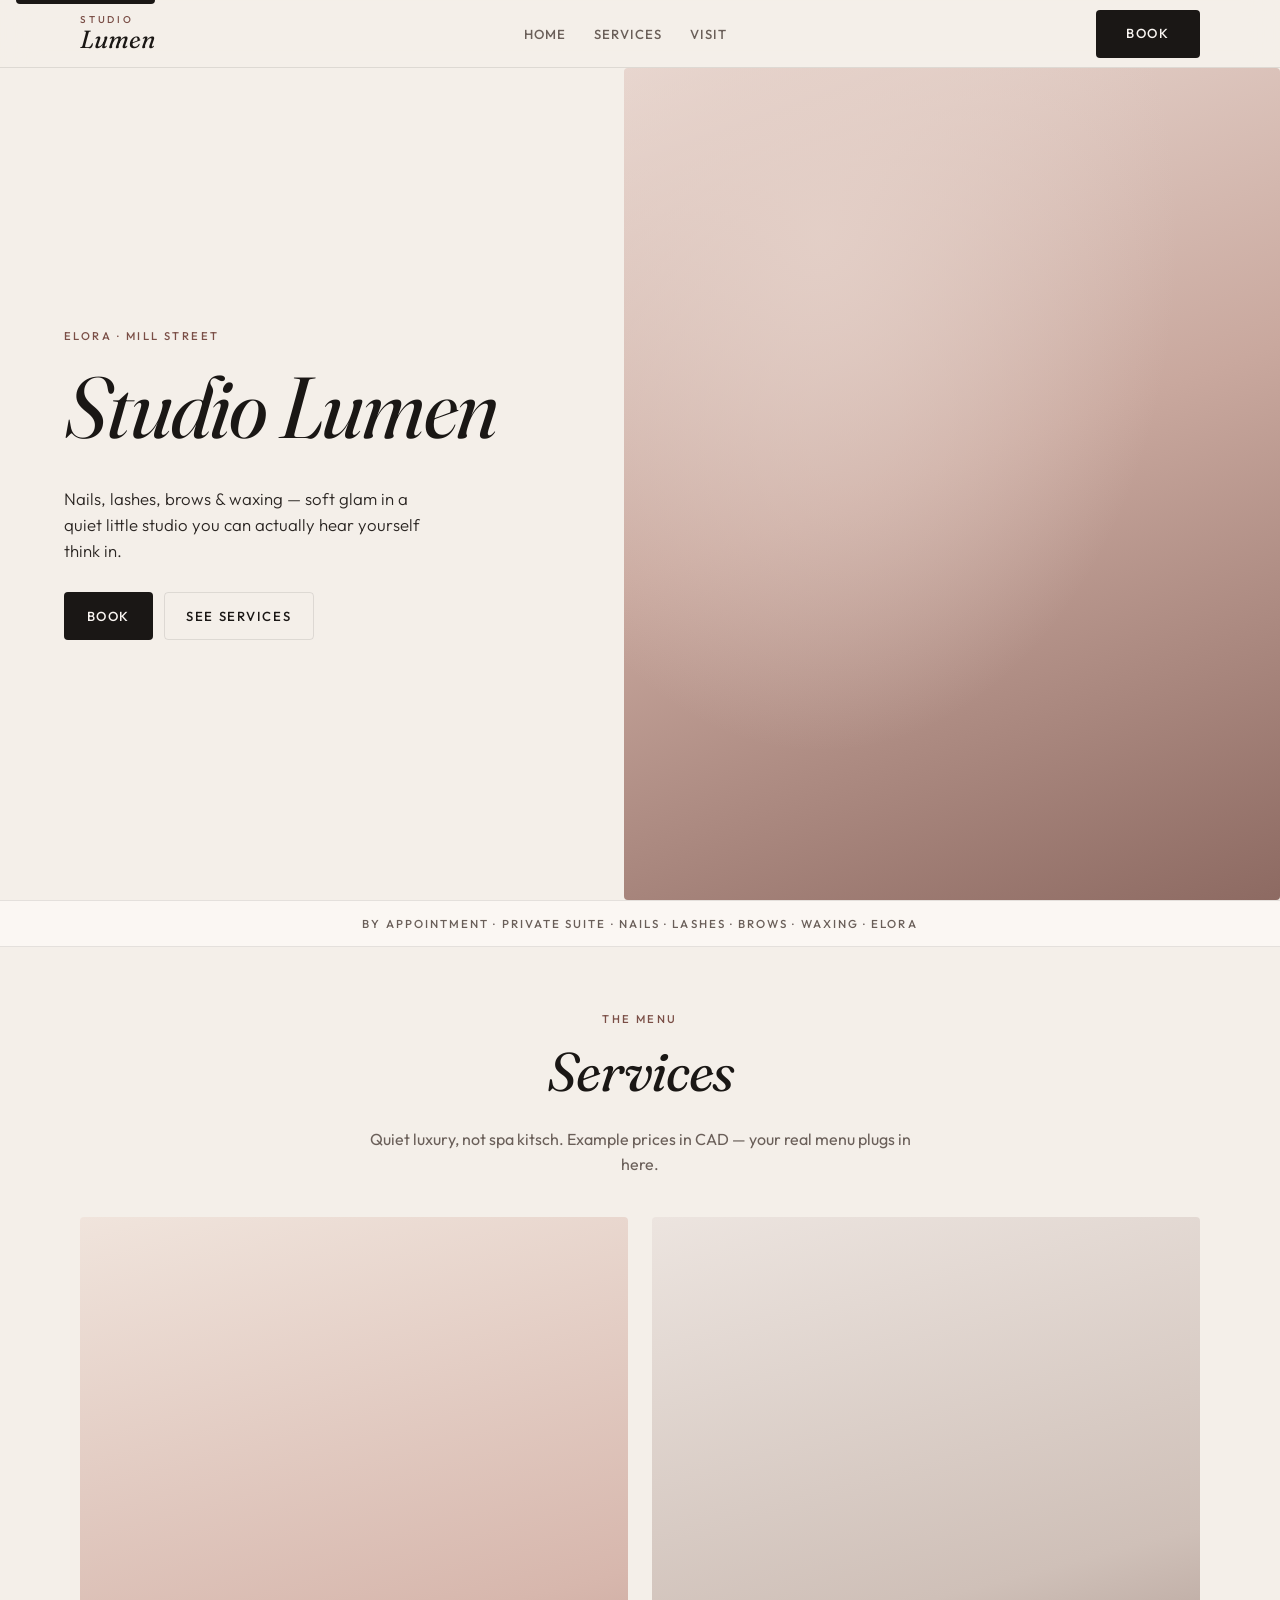
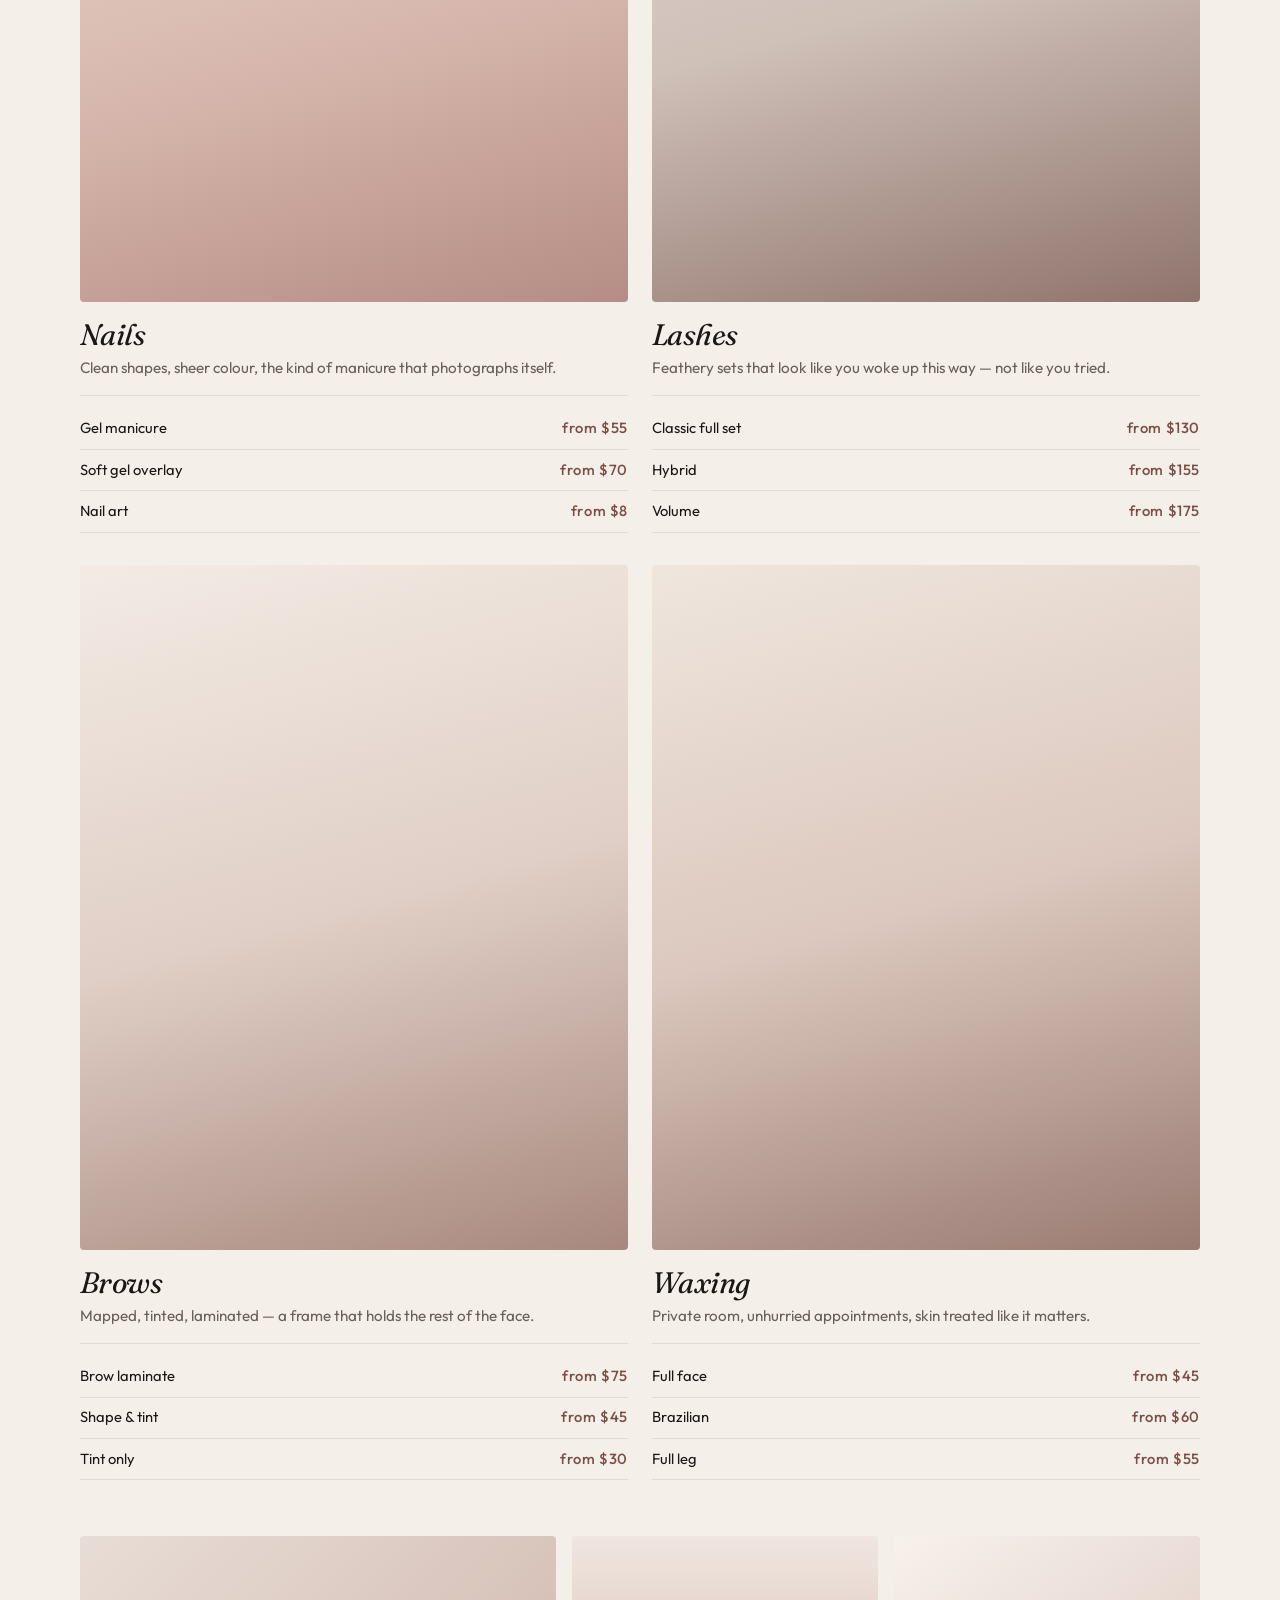
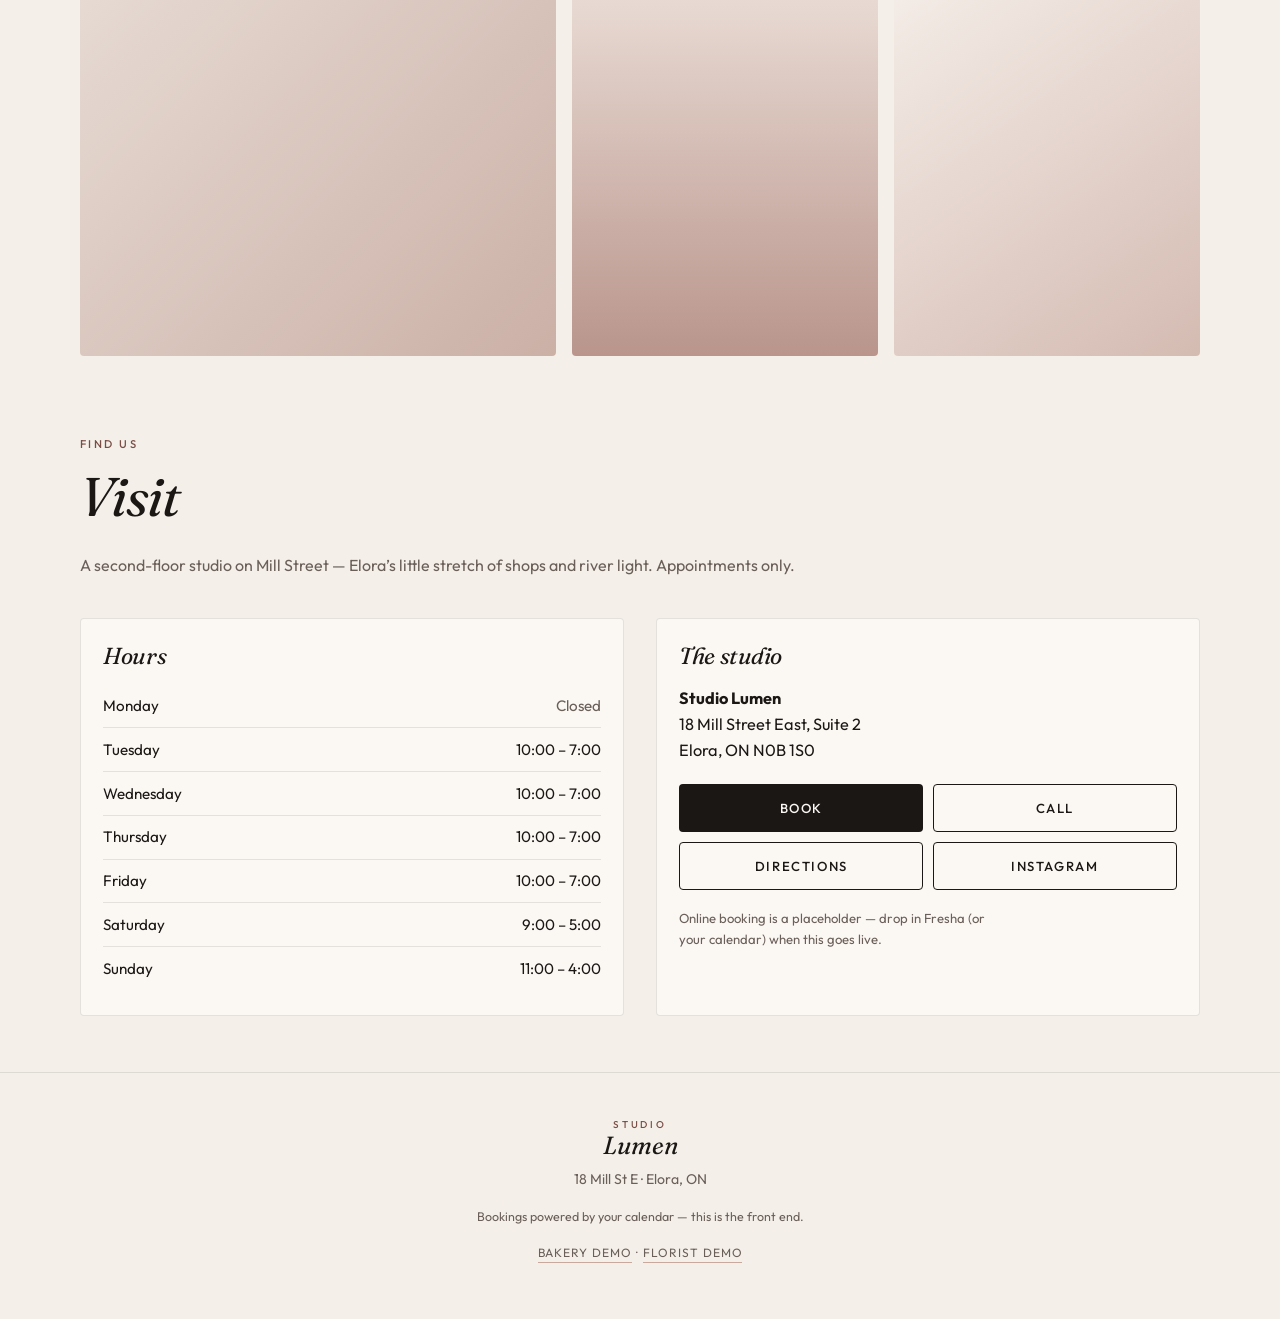
==== commit 42be0377: "Add Atelier Blooms florist demo at /florist/ Third Get Found brochure: a romantic florist storefront" ====
--- a/salon/index.html
+++ b/salon/index.html
@@ -198,7 +198,7 @@
       </a>
       <p>18 Mill St E · Elora, ON</p>
       <p class="footer-note">Bookings powered by your calendar — this is the front end.</p>
-      <p class="demo-switch"><a href="../index.html">Bakery demo</a></p>
+      <p class="demo-switch"><a href="../index.html">Bakery demo</a> · <a href="../florist/">Florist demo</a></p>
     </div>
   </footer>
 
--- a/salon/styles.css
+++ b/salon/styles.css
@@ -19,7 +19,7 @@
 }
 
 *, *::before, *::after { box-sizing: border-box; }
-html { scroll-behavior: smooth; }
+html { scroll-behavior: smooth; scroll-padding-top: calc(var(--nav-h) + 0.5rem); }
 body {
   margin: 0;
   font-family: var(--font-body);
@@ -100,7 +100,7 @@
   color: var(--muted);
 }
 .nav-links a:hover { color: var(--ink); }
-.nav-cta { display: none; min-width: 6.5rem; }
+.nav-cta.btn { display: none; min-width: 6.5rem; }
 .nav-toggle {
   width: 44px; height: 44px; border: 1px solid var(--line);
   background: var(--paper); border-radius: var(--radius);
@@ -127,7 +127,8 @@
 .nav-drawer a { font-size: 1.05rem; font-weight: 500; }
 .nav-drawer .btn { width: 100%; }
 @media (min-width: 768px) {
-  .nav-links, .nav-cta { display: flex; }
+  .nav-links { display: flex; }
+  .nav-cta.btn { display: inline-flex; }
   .nav-toggle, .nav-drawer { display: none !important; }
 }
 
@@ -186,6 +187,7 @@
 .frame--lashes {
   background: linear-gradient(165deg, #ece4df, #cfc0b8 55%, #8f746c);
 }
+.frame--lashes img { object-position: 50% 12%; }
 .frame--brows {
   background: linear-gradient(165deg, #f3ebe4, #e0cfc6, #a8887e);
 }
